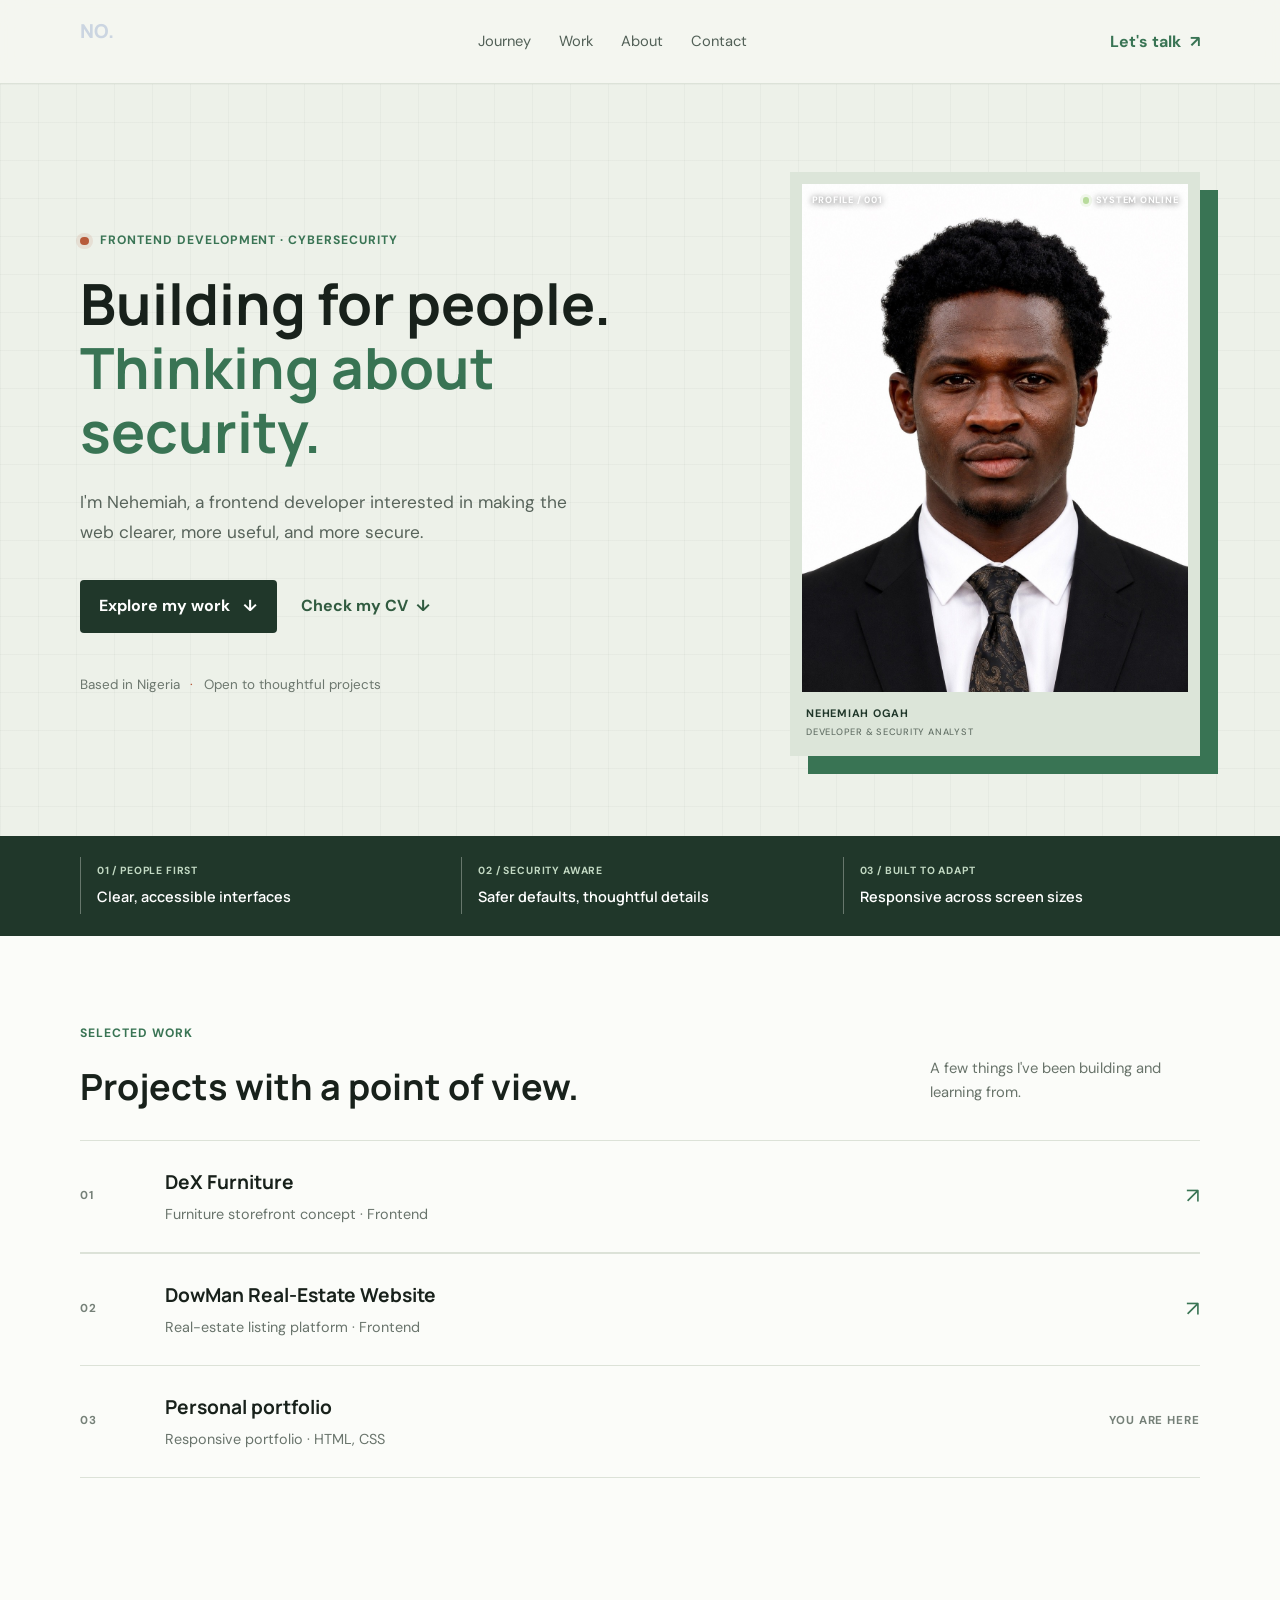
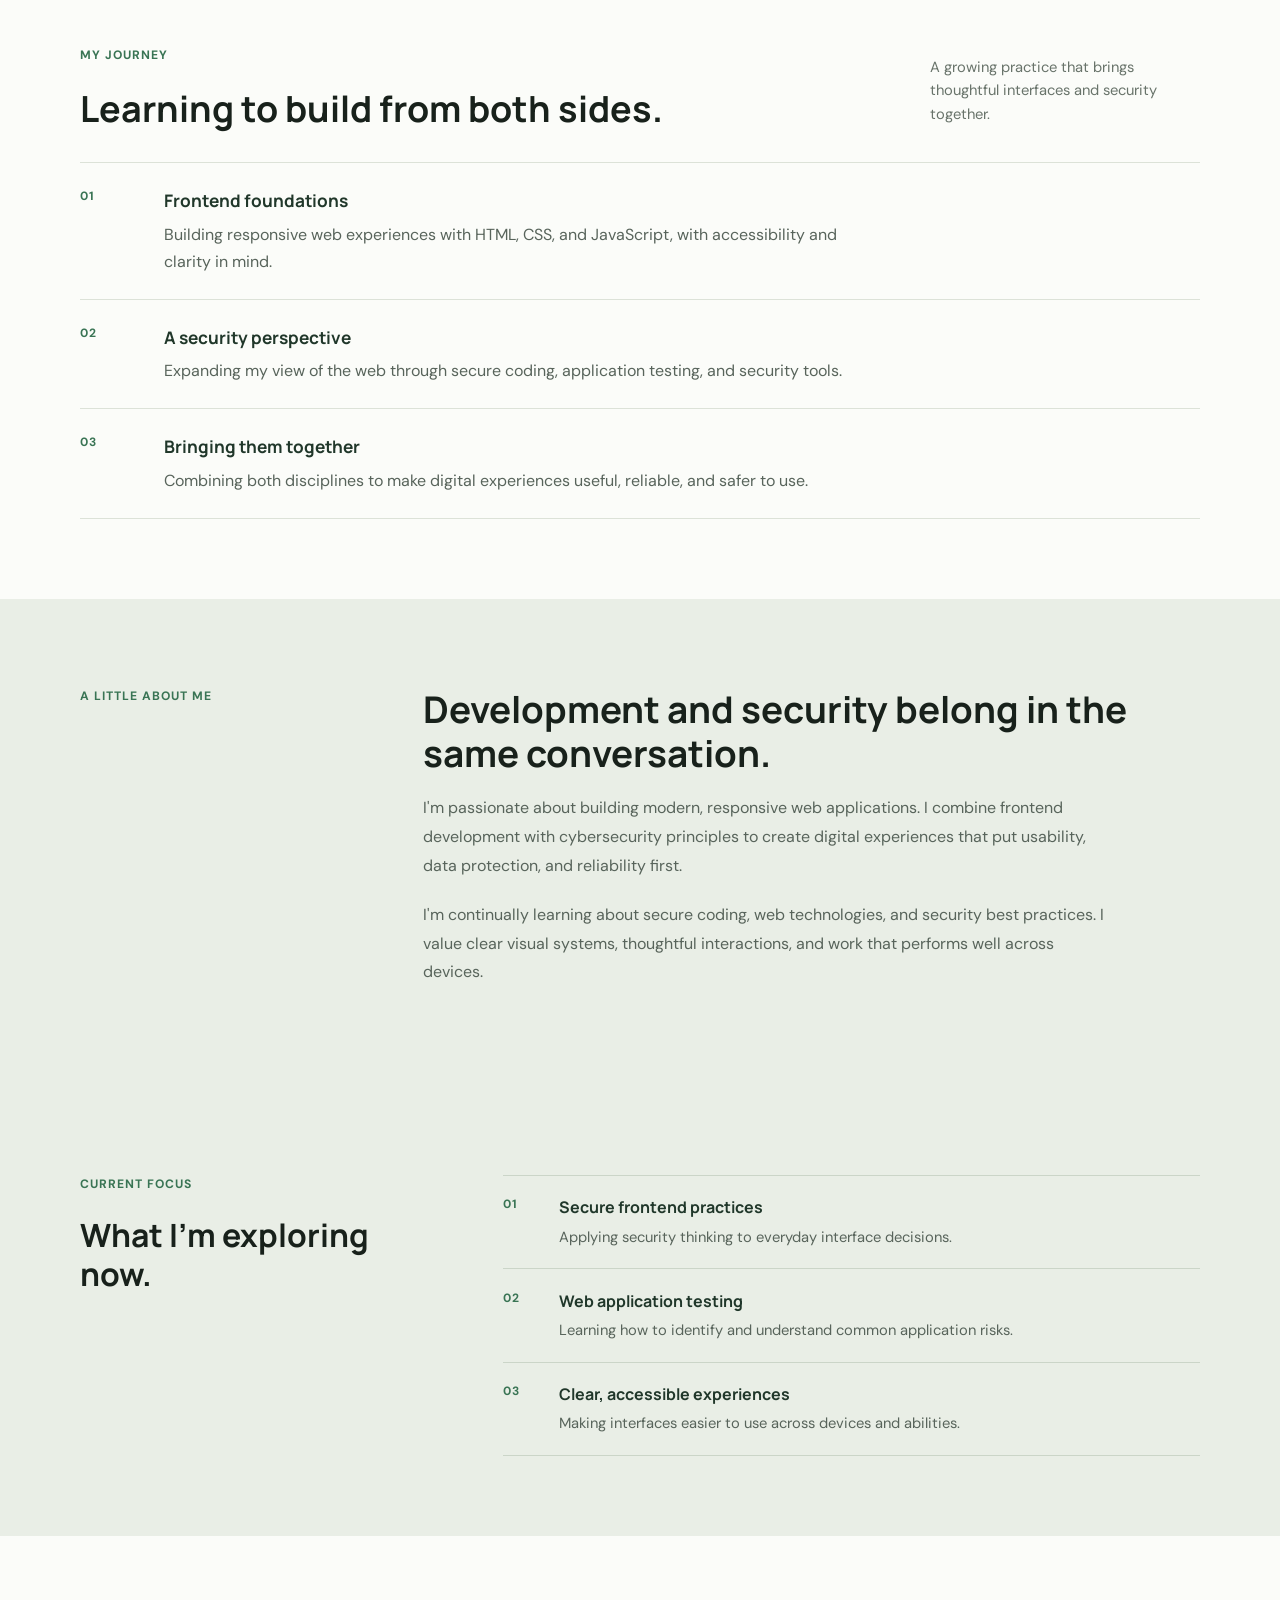
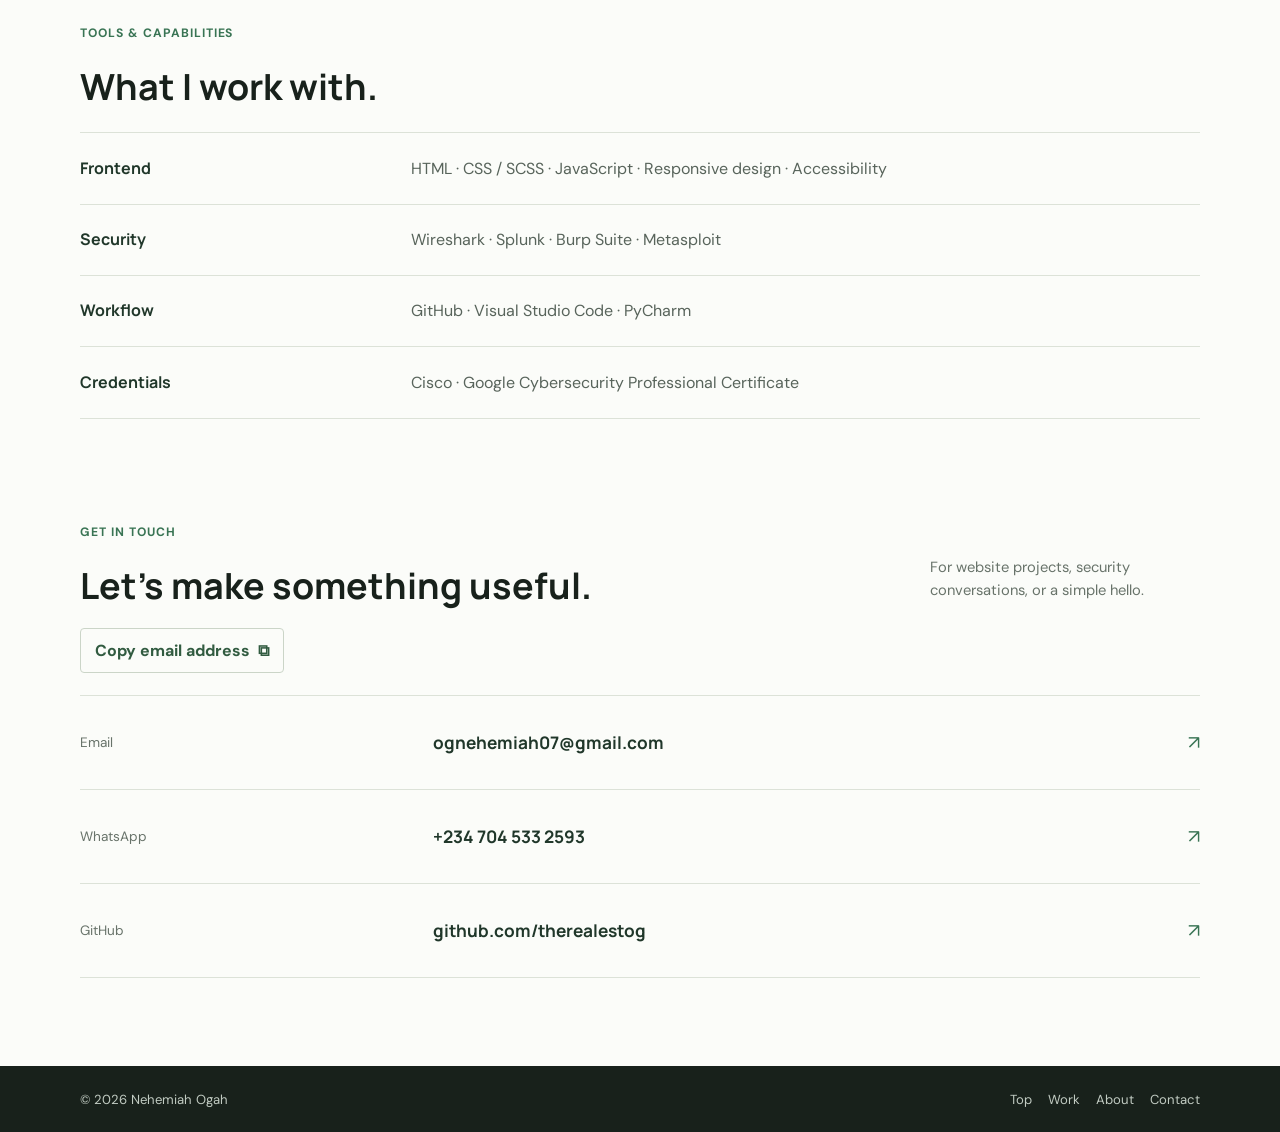
==== index.html @ c43006f1 "first commit" ====
<!DOCTYPE html>
<html lang="en">
<head>
  <meta charset="UTF-8" />
  <meta name="viewport" content="width=device-width, initial-scale=1.0" />
  <meta name="theme-color" content="#f4f6f0" />
  <meta name="description" content="Nehemiah Ogah is a frontend developer with a focus on secure, thoughtful digital experiences." />
  <title>Nehemiah Ogah | Frontend Developer</title>
  <link rel="preconnect" href="https://fonts.googleapis.com" />
  <link rel="preconnect" href="https://fonts.gstatic.com" crossorigin />
  <link href="https://fonts.googleapis.com/css2?family=DM+Sans:wght@400;500;600;700&family=Manrope:wght@400;500;600;700;800&display=swap" rel="stylesheet" />
  <link rel="stylesheet" href="style.css" />
</head>
<body>
  <header class="site-header">
    <div class="topbar container">
      <a class="brand" href="#home" aria-label="Nehemiah Ogah, home"><p>NO.</p></a>
      <nav class="main-nav" aria-label="Main navigation">
        <a href="#journey">Journey</a>
        <a href="#work">Work</a>
        <a href="#about">About</a>
        <a href="#contact">Contact</a>
      </nav>
      <a class="header-cta" href="#contact">Let's talk <span aria-hidden="true">↗</span></a>
    </div>
  </header>

  <main>
    <section class="intro-section" id="home">
      <div class="container intro-grid">
        <div class="intro-copy">
          <p class="section-kicker"><span class="status-dot"></span> Frontend development · Cybersecurity</p>
          <h1>Building for people.<br /><span>Thinking about security.</span></h1>
          <p class="intro-summary">I'm Nehemiah, a frontend developer interested in making the web clearer, more useful, and more secure.</p>
          <div class="intro-actions">
            <a class="button button-dark" href="#work">Explore my work <span aria-hidden="true">↓</span></a>
            <a class="text-link" href="#about">Check my CV <span aria-hidden="true">↓</span></a>
          </div>
          <p class="intro-location">Based in Nigeria <span aria-hidden="true">·</span> Open to thoughtful projects</p>
        </div>
        <figure class="portrait-frame">
          <img src="mainimage.jpg" alt="Portrait of Nehemiah Ogah" class="portrait-image" />
          <div class="portrait-readout" aria-hidden="true"><span>PROFILE / 001</span><span><i></i> SYSTEM ONLINE</span></div>
          <figcaption><span>NEHEMIAH OGAH</span><span>DEVELOPER &amp; SECURITY ANALYST</span></figcaption>
        </figure>
      </div>
    </section>

    <section class="principles-band" aria-label="Build principles">
      <div class="container principles-grid">
        <div class="principle-item"><span>01 / PEOPLE FIRST</span><strong>Clear, accessible interfaces</strong></div>
        <div class="principle-item"><span>02 / SECURITY AWARE</span><strong>Safer defaults, thoughtful details</strong></div>
        <div class="principle-item"><span>03 / BUILT TO ADAPT</span><strong>Responsive across screen sizes</strong></div>
      </div>
    </section>

    <section class="work-section" id="work">
      <div class="container">
        <div class="section-heading">
          <div>
            <p class="section-kicker">Selected work</p>
            <h2>Projects with a point of view.</h2>
          </div>
          <p class="section-aside">A few things I've been building and learning from.</p>
        </div>
        <div class="work-list">
          <a class="work-item" href="https://therealestog.github.io/dex-luxury-furniture/">
            <span class="work-number">01</span>
            <span class="work-description"><strong>DeX Furniture</strong><span>Furniture storefront concept · Frontend</span></span>
            <span class="work-arrow" aria-label="Open DeX Furniture project">↗</span>
          </a>
        <div class="work-list">
          <a class="work-item" href="https://therealestog.github.io/DowMan-Properties/">
            <span class="work-number">02</span>
            <span class="work-description"><strong>DowMan Real-Estate Website</strong><span>Real-estate listing platform · Frontend</span></span>
            <span class="work-arrow" aria-label="Open DowMan Real-Estate Website project">↗</span>
          </a>
          <div class="work-item work-item-static">
            <span class="work-number">03</span>
            <span class="work-description"><strong>Personal portfolio</strong><span>Responsive portfolio · HTML, CSS</span></span>
            <span class="work-note">YOU ARE HERE</span>
          </div>
        </div>
      </div>
    </section>

    <section class="journey-section" id="journey" aria-labelledby="journey-title">
      <div class="container">
        <div class="section-heading">
          <div><p class="section-kicker">My Journey</p><h2 id="journey-title">Learning to build from both sides.</h2></div>
          <p class="section-aside">A growing practice that brings thoughtful interfaces and security together.</p>
        </div>
        <div class="journey-list">
          <article class="journey-step"><span class="journey-number">01</span><div><h3>Frontend foundations</h3><p>Building responsive web experiences with HTML, CSS, and JavaScript, with accessibility and clarity in mind.</p></div></article>
          <article class="journey-step"><span class="journey-number">02</span><div><h3>A security perspective</h3><p>Expanding my view of the web through secure coding, application testing, and security tools.</p></div></article>
          <article class="journey-step"><span class="journey-number">03</span><div><h3>Bringing them together</h3><p>Combining both disciplines to make digital experiences useful, reliable, and safer to use.</p></div></article>
        </div>
      </div>
    </section>

    <section class="approach-section" id="about">
      <div class="container approach-grid">
        <p class="section-kicker">A little about me</p>
        <div>
          <h2>Development and security belong in the same conversation.</h2>
          <p>I'm passionate about building modern, responsive web applications. I combine frontend development with cybersecurity principles to create digital experiences that put usability, data protection, and reliability first.</p>
          <p>I'm continually learning about secure coding, web technologies, and security best practices. I value clear visual systems, thoughtful interactions, and work that performs well across devices.</p>
        </div>
      </div>
    </section>

    <section class="focus-section" aria-labelledby="focus-title">
      <div class="container focus-layout">
        <div><p class="section-kicker">Current Focus</p><h2 id="focus-title">What I'm exploring now.</h2></div>
        <div class="focus-list">
          <div class="focus-item"><span>01</span><p><strong>Secure frontend practices</strong><span>Applying security thinking to everyday interface decisions.</span></p></div>
          <div class="focus-item"><span>02</span><p><strong>Web application testing</strong><span>Learning how to identify and understand common application risks.</span></p></div>
          <div class="focus-item"><span>03</span><p><strong>Clear, accessible experiences</strong><span>Making interfaces easier to use across devices and abilities.</span></p></div>
        </div>
      </div>
    </section>

    <section class="capabilities-section" aria-labelledby="capabilities-title">
      <div class="container">
        <div class="section-heading">
          <div><p class="section-kicker">Tools &amp; capabilities</p><h2 id="capabilities-title">What I work with.</h2></div>
        </div>
        <div class="capability-list">
          <div class="capability-row"><h3>Frontend</h3><p>HTML · CSS / SCSS · JavaScript · Responsive design · Accessibility</p></div>
          <div class="capability-row"><h3>Security</h3><p>Wireshark · Splunk · Burp Suite · Metasploit</p></div>
          <div class="capability-row"><h3>Workflow</h3><p>GitHub · Visual Studio Code · PyCharm</p></div>
          <div class="capability-row"><h3>Credentials</h3><p>Cisco · Google Cybersecurity Professional Certificate </p></div>
        </div>
      </div>
    </section>

    <section class="contact-options" id="contact">
      <div class="container">
        <div class="section-heading">
          <div><p class="section-kicker">Get in touch</p><h2>Let's make something useful.</h2></div>
          <p class="section-aside">For website projects, security conversations, or a simple hello.</p>
        </div>
        <div class="copy-email-wrap"><button class="copy-email" type="button" data-copy-email="ognehemiah07@gmail.com">Copy email address <span aria-hidden="true">⧉</span></button><span class="copy-email-status" aria-live="polite"></span></div>
        <div class="contact-options-inner">
          <a class="contact-option" href="mailto:ognehemiah07@gmail.com"><span class="contact-option-label">Email</span><strong>ognehemiah07@gmail.com</strong><span class="contact-option-arrow" aria-hidden="true">↗</span></a>
          <a class="contact-option" href="https://wa.me/2347045332593" target="_blank" rel="noopener noreferrer"><span class="contact-option-label">WhatsApp</span><strong>+234 704 533 2593</strong><span class="contact-option-arrow" aria-hidden="true">↗</span></a>
          <a class="contact-option" href="https://github.com/therealestog" target="_blank" rel="noopener noreferrer"><span class="contact-option-label">GitHub</span><strong>github.com/therealestog</strong><span class="contact-option-arrow" aria-hidden="true">↗</span></a>
        </div>
      </div>
    </section>
  </main>

  <footer class="site-footer">
    <div class="container footer-grid">
      <p>© 2026 Nehemiah Ogah</p>
      <div class="footer-links"><a href="#home">Top</a><a href="#work">Work</a><a href="#about">About</a><a href="#contact">Contact</a></div>
    </div>
  </footer>
  <script src="app.js" defer></script>
</body>
</html>
---- style.css ----
:root {
  color-scheme: light;
  font-family: "DM Sans", sans-serif;
  color: #18211b;
  background: #f4f6f0;
  font-size: 16px;
  line-height: 1.6;
}

* {
  box-sizing: border-box;
}

html {
  scroll-behavior: smooth;
}

body {
  margin: 0;
  background: #f4f6f0;
  color: #18211b;
}

img {
  max-width: 100%;
  display: block;
}

button,
input,
textarea {
  font: inherit;
}

.container {
  width: min(1120px, calc(100% - 2rem));
  margin: 0 auto;
}

.section {
  padding: 5rem 0;
}

.section-label {
  color: #7dd3fc;
  font-weight: 700;
  text-transform: uppercase;
  letter-spacing: 0.2em;
  margin-bottom: 1rem;
}

h1,
h2,
h3 {
  margin: 0;
  color: #f8fafc;
}

p {
  margin: 0 0 1.25rem;
  color: #cbd5e1;
}

a {
  color: inherit;
  text-decoration: none;
}

.site-header {
  position: sticky;
  top: 0;
  z-index: 50;
  background: rgba(3, 7, 18, 0.88);
  backdrop-filter: blur(14px);
  border-bottom: 1px solid rgba(148, 163, 184, 0.12);
}

.topbar {
  display: flex;
  align-items: center;
  justify-content: space-between;
  gap: 1rem;
  padding: 1rem 0;
}

.brand {
  font-weight: 800;
  letter-spacing: -0.04em;
}

.main-nav {
  display: flex;
  align-items: center;
  gap: 1.75rem;
}

.main-nav a {
  color: #dbeafe;
  transition: color 0.2s ease;
}

.main-nav a:hover,
.main-nav a:focus-visible {
  border-bottom: 3px solid;
  color: #7dd3fc;
}

.menu-toggle {
  display: none;
  border: none;
  background: transparent;
  padding: 0.5rem;
  cursor: pointer;
}

.menu-toggle span {
  display: block;
  width: 24px;
  height: 3px;
  margin: 5px 0;
  border-radius: 999px;
  background: #e2e8f0;
}

.hero {
  padding: 6rem 0 4rem;
  background: radial-gradient(circle at top left, rgba(59, 130, 246, 0.16), transparent 30%),
    radial-gradient(circle at bottom right, rgba(56, 189, 248, 0.12), transparent 25%),
    linear-gradient(180deg, #020617 0%, #08111f 100%);
}

.hero-grid {
  display: grid;
  grid-template-columns: minmax(0, 1.3fr) minmax(300px, 0.9fr);
  gap: 2rem;
  align-items: center;
}

.eyebrow {
  font-size: 0.85rem;
  letter-spacing: 0.24em;
  text-transform: uppercase;
  margin-bottom: 1rem;
  color: #7dd3fc;
}

.card-image{
  width: 100%;
  height: auto;
  border-radius: 12px;
  object-fit: cover;
}

.hero h1 {
  font-size: clamp(2.5rem, 4vw, 4.25rem);
  line-height: 1.03;
  padding-bottom: 5px;
}

.hero p {
  max-width: 44rem;
}

.hero-actions {
  display: flex;
  flex-wrap: wrap;
  gap: 1rem;
  margin-top: 2rem;
}

.btn {
  display: inline-flex;
  align-items: center;
  justify-content: center;
  border-radius: 999px;
  padding: 0.95rem 1.8rem;
  font-weight: 700;
  transition: transform 0.25s ease, background-color 0.25s ease;
}

.btn:hover {
  transform: translateY(-2px);
}

.btn-primary {
  background: #38bdf8;
  color: #020617;
}

.btn-secondary {
  background: rgba(148, 163, 184, 0.16);
  color: #e2e8f0;
  border: 1px solid rgba(148, 163, 184, 0.32);
}

.hero-card {
  background: rgba(255, 255, 255, 0.03);
  border: 1px solid rgba(148, 163, 184, 0.12);
  border-radius: 1.75rem;
  padding: 2rem;
  backdrop-filter: blur(16px);
}

.hero-card-inner p {
  font-weight: 600;
  margin-bottom: 1.5rem;
}

.hero-card-inner ul {
  list-style: none;
  padding: 0;
  margin: 0;
  display: grid;
  gap: 1rem;
}

.hero-card-inner li {
  display: flex;
  justify-content: space-between;
  gap: 1rem;
  padding: 1rem 1.25rem;
  background: rgba(148, 163, 184, 0.08);
  border-radius: 1rem;
}

.hero-card-inner strong {
  color: #f8fafc;
}

.section-grid {
  display: grid;
  grid-template-columns: 1.2fr 0.8fr;
  gap: 2rem;
  align-items: start;
}

.stat-card {
  background: rgba(148, 163, 184, 0.08);
  border: 1px solid rgba(148, 163, 184, 0.12);
  border-radius: 1.25rem;
  padding: 1.5rem;
  text-align: center;
}

.stat-card strong {
  display: block;
  font-size: 2rem;
  margin-bottom: 0.5rem;
  color: #f8fafc;
}

.projects-grid {
  display: grid;
  grid-template-columns: repeat(3, minmax(0, 1fr));
  gap: 1.5rem;
  margin-top: 2rem;
}

.project-card {
  background: rgba(255, 255, 255, 0.02);
  border: 1px solid rgba(148, 163, 184, 0.12);
  border-radius: 1.5rem;
  overflow: hidden;
  transition: transform 0.25s ease, border-color 0.25s ease;
}

.project-card:hover {
  transform: translateY(-6px);
  border-color: rgba(59, 130, 246, 0.28);
}

.project-card-image {
  min-height: 180px;
  background: linear-gradient(135deg, rgba(59, 130, 246, 0.3), rgba(14, 165, 233, 0.16));
}

.project-card-body {
  padding: 1.5rem;
}

.project-tag {
  display: inline-flex;
  gap: 0.5rem;
  align-items: center;
  background: rgba(59, 130, 246, 0.12);
  color: #7dd3fc;
  padding: 0.45rem 0.85rem;
  border-radius: 999px;
  font-size: 0.9rem;
  margin-bottom: 1rem;
}

.skills-grid {
  display: grid;
  grid-template-columns: repeat(3, minmax(0, 1fr));
  gap: 1rem;
  margin-top: 1rem;
}

.skill-pill {
  padding: 1rem;
  background: rgba(148, 163, 184, 0.08);
  border: 1px solid rgba(148, 163, 184, 0.12);
  border-radius: 1rem;
  text-align: center;
  font-weight: 600;
}

.contact-grid {
  display: grid;
  grid-template-columns: 0.95fr 1.05fr;
  gap: 2rem;
  align-items: start;
}

.contact-form {
  display: grid;
  gap: 1rem;
}

.contact-form label {
  font-weight: 600;
  color: #e2e8f0;
}

.contact-form input,
.contact-form textarea {
  width: 100%;
  padding: 1rem;
  border-radius: 1rem;
  border: 1px solid rgba(148, 163, 184, 0.12);
  background: rgba(15, 23, 42, 0.92);
  color: #f8fafc;
}

.contact-form textarea {
  resize: vertical;
}

.site-footer {
  padding: 2rem 0;
  background: rgba(3, 7, 18, 0.95);
  border-top: 1px solid rgba(148, 163, 184, 0.12);
}

.footer-grid {
  display: flex;
  flex-wrap: wrap;
  justify-content: space-between;
  gap: 1rem;
  align-items: center;
}

.footer-links {
  display: flex;
  flex-wrap: wrap;
  gap: 1rem;
}

.footer-links a {
  color: #cbd5e1;
}

.site-header {
  background: rgba(244, 246, 240, 0.94);
  border-bottom-color: #dce2d8;
  backdrop-filter: blur(16px);
}

.topbar {
  min-height: 76px;
}

.brand {
  display: inline-flex;
  align-items: center;
  font-family: "Manrope", sans-serif;
  font-size: 1.2rem;
  letter-spacing: 0;
  color: #18211b;
}

.brand img {
  display: block;
  width: 44px;
  height: 44px;
  border: 1px solid #dce2d8;
  border-radius: 3px;
  object-fit: contain;
  background: #fbfcf9;
}

.brand span {
  color: #397454;
}

.main-nav a {
  padding: 0.55rem 0;
  color: #526057;
  font-size: 0.92rem;
}

.main-nav a:hover,
.main-nav a:focus-visible,
.main-nav a[aria-current="page"] {
  border-bottom: 2px solid #397454;
  color: #18211b;
}

.header-cta,
.text-link {
  display: inline-flex;
  align-items: center;
  gap: 0.55rem;
  font-weight: 700;
}

.header-cta {
  color: #397454;
}

.intro-section {
  position: relative;
  overflow: hidden;
  padding: 5.5rem 0 5rem;
  background-color: #edf1e9;
  background-image: linear-gradient(rgba(37, 78, 53, 0.035) 1px, transparent 1px), linear-gradient(90deg, rgba(37, 78, 53, 0.035) 1px, transparent 1px);
  background-size: 38px 38px;
}

.intro-grid {
  display: grid;
  grid-template-columns: minmax(0, 1.05fr) minmax(280px, 0.75fr);
  gap: clamp(3rem, 7vw, 7rem);
  align-items: center;
}

.intro-copy {
  padding: 1rem 0;
}

.section-kicker {
  display: flex;
  align-items: center;
  gap: 0.7rem;
  margin: 0 0 1.35rem;
  color: #397454;
  font-size: 0.76rem;
  font-weight: 700;
  letter-spacing: 0.08em;
  text-transform: uppercase;
}

.status-dot {
  width: 0.55rem;
  height: 0.55rem;
  border-radius: 50%;
  background: #b75a3a;
  box-shadow: 0 0 0 4px rgba(183, 90, 58, 0.12);
}

.intro-copy h1,
.page-intro h1 {
  max-width: 760px;
  color: #18211b;
  font-family: "Manrope", sans-serif;
  font-size: 3.55rem;
  font-weight: 700;
  line-height: 1.12;
}

.intro-copy h1 span,
.page-intro h1 span {
  color: #397454;
}

.intro-summary {
  max-width: 32rem;
  margin: 1.5rem 0 0;
  color: #58645b;
  font-size: 1.08rem;
  line-height: 1.75;
}

.intro-actions {
  display: flex;
  flex-wrap: wrap;
  align-items: center;
  gap: 1.5rem;
  margin-top: 2rem;
}

.button {
  display: inline-flex;
  min-height: 48px;
  align-items: center;
  justify-content: center;
  gap: 0.8rem;
  padding: 0.8rem 1.15rem;
  border: 1px solid transparent;
  border-radius: 4px;
  font-weight: 700;
  transition: background-color 180ms ease, color 180ms ease, transform 180ms ease;
}

.button:hover {
  transform: translateY(-2px);
}

.button-dark {
  background: #20372a;
  color: #fff;
}

.button-dark:hover {
  background: #315b40;
}

.text-link {
  color: #315b40;
}

.text-link:hover,
.header-cta:hover {
  color: #a14e33;
}

.intro-location {
  margin: 2.6rem 0 0;
  color: #6c776e;
  font-size: 0.84rem;
}

.intro-location span {
  padding: 0 0.4rem;
  color: #b75a3a;
}

.portrait-frame {
  position: relative;
  width: min(100%, 410px);
  justify-self: end;
  margin: 0;
  padding: 0.75rem 0.75rem 0;
  background: #dce5d9;
  box-shadow: 18px 18px 0 #397454;
}

.portrait-image {
  width: 100%;
  aspect-ratio: 0.76;
  object-fit: cover;
  object-position: center 20%;
  background: #fff;
}

.portrait-frame figcaption {
  display: flex;
  flex-direction: column;
  gap: 0.18rem;
  padding: 0.85rem 0.25rem 0.95rem;
  color: #20372a;
  font-size: 0.68rem;
  font-weight: 700;
  letter-spacing: 0.07em;
}

.portrait-frame figcaption span + span {
  color: #657268;
  font-size: 0.58rem;
  font-weight: 500;
}

.portrait-readout {
  position: absolute;
  top: 1.35rem;
  right: 1.35rem;
  left: 1.35rem;
  display: flex;
  justify-content: space-between;
  gap: 0.5rem;
  color: #fff;
  font-family: "DM Sans", sans-serif;
  font-size: 0.58rem;
  font-weight: 700;
  letter-spacing: 0.08em;
  text-shadow: 0 1px 6px rgba(0, 0, 0, 0.75);
}

.portrait-readout span:last-child {
  display: inline-flex;
  align-items: center;
  gap: 0.4rem;
}

.portrait-readout i {
  width: 0.42rem;
  height: 0.42rem;
  border-radius: 50%;
  background: #b8db9c;
  box-shadow: 0 0 0 3px rgba(184, 219, 156, 0.2);
}

.principles-band {
  padding: 1.35rem 0;
  background: #20372a;
  color: #fff;
}

.principles-grid {
  display: grid;
  grid-template-columns: repeat(3, minmax(0, 1fr));
  gap: 1.5rem;
}

.principle-item {
  display: grid;
  gap: 0.3rem;
  padding: 0.4rem 1rem;
  border-left: 1px solid rgba(237, 241, 233, 0.35);
}

.principle-item span {
  color: #c2d9c3;
  font-size: 0.65rem;
  font-weight: 700;
  letter-spacing: 0.08em;
}

.principle-item strong {
  font-family: "Manrope", sans-serif;
  font-size: 0.9rem;
  font-weight: 600;
}

.work-section,
.capabilities-section {
  padding: 5.5rem 0;
  background: #fbfcf9;
}

.section-heading {
  display: flex;
  align-items: end;
  justify-content: space-between;
  gap: 2rem;
  margin-bottom: 2rem;
}

.section-heading h2,
.approach-grid h2,
.contact-band h2 {
  max-width: 660px;
  color: #18211b;
  font-family: "Manrope", sans-serif;
  font-size: 2.25rem;
  font-weight: 700;
  line-height: 1.2;
}

.section-aside {
  max-width: 270px;
  margin: 0 0 0.25rem;
  color: #68736a;
  font-size: 0.92rem;
}

.work-list {
  border-top: 1px solid #dce2d8;
}

.work-item {
  display: grid;
  grid-template-columns: 4rem 1fr auto;
  gap: 1.3rem;
  align-items: center;
  min-height: 112px;
  border-bottom: 1px solid #dce2d8;
  color: #18211b;
}

a.work-item {
  transition: padding 180ms ease, background-color 180ms ease;
}

a.work-item:hover {
  padding-right: 0.75rem;
  padding-left: 0.75rem;
  background: #f3f6f0;
}

.work-number,
.work-note {
  color: #758078;
  font-size: 0.72rem;
  font-weight: 700;
  letter-spacing: 0.08em;
}

.work-description {
  display: grid;
  gap: 0.35rem;
}

.work-description strong {
  font-family: "Manrope", sans-serif;
  font-size: 1.2rem;
}

.work-description span {
  color: #69746c;
  font-size: 0.9rem;
}

.work-arrow {
  color: #397454;
  font-size: 1.35rem;
}

.approach-section,
.about-story {
  padding: 5.5rem 0;
  background: #e9eee6;
}

.journey-section {
  padding: 5rem 0;
  background: #fbfcf9;
}

.journey-list {
  border-top: 1px solid #dce2d8;
}

.journey-step {
  display: grid;
  grid-template-columns: 4rem minmax(0, 1fr);
  gap: 1.25rem;
  padding: 1.5rem 0;
  border-bottom: 1px solid #dce2d8;
}

.journey-number,
.focus-item > span {
  color: #397454;
  font-size: 0.75rem;
  font-weight: 700;
  letter-spacing: 0.08em;
}

.journey-step h3 {
  margin: 0 0 0.35rem;
  color: #20372a;
  font-family: "Manrope", sans-serif;
  font-size: 1.08rem;
}

.journey-step p {
  max-width: 680px;
  margin: 0;
  color: #58645b;
  line-height: 1.7;
}

.focus-section {
  padding: 5rem 0;
  background: #e9eee6;
}

.focus-layout {
  display: grid;
  grid-template-columns: minmax(210px, 0.7fr) minmax(0, 1.3fr);
  gap: 3rem;
  align-items: start;
}

.focus-layout h2 {
  max-width: 360px;
  color: #18211b;
  font-family: "Manrope", sans-serif;
  font-size: 2rem;
  line-height: 1.2;
}

.focus-list {
  border-top: 1px solid #cbd5c8;
}

.focus-item {
  display: grid;
  grid-template-columns: 2.5rem minmax(0, 1fr);
  gap: 1rem;
  padding: 1.2rem 0;
  border-bottom: 1px solid #cbd5c8;
}

.focus-item p {
  display: grid;
  gap: 0.3rem;
  margin: 0;
}

.focus-item strong {
  color: #20372a;
  font-family: "Manrope", sans-serif;
}

.focus-item p span {
  color: #58645b;
  font-size: 0.92rem;
}

.approach-grid {
  display: grid;
  grid-template-columns: minmax(170px, 0.55fr) minmax(0, 1.45fr);
  gap: 3rem;
  align-items: start;
}

.approach-grid h2 {
  max-width: 720px;
  margin-bottom: 1.2rem;
  font-size: 2.3rem;
}

.approach-grid > div > p:not(.section-kicker) {
  max-width: 690px;
  margin: 0 0 1.25rem;
  color: #58645b;
  line-height: 1.8;
}

.approach-grid .text-link {
  margin-top: 0.5rem;
}

.contact-band {
  padding: 3.5rem 0;
  background: #20372a;
}

.contact-band-inner {
  display: flex;
  align-items: center;
  justify-content: space-between;
  gap: 2rem;
}

.contact-band .section-kicker {
  margin-bottom: 0.6rem;
  color: #c2d9c3;
}

.contact-band h2 {
  color: #fff;
}

.button-light {
  background: #edf1e9;
  color: #20372a;
}

.button-light:hover {
  background: #fff;
}

.site-footer {
  padding: 1.4rem 0;
  background: #18211b;
  border-top: 0;
}

.footer-grid p {
  margin: 0;
  color: #c1cbc2;
  font-size: 0.82rem;
}

.footer-links a {
  color: #c1cbc2;
  font-size: 0.82rem;
}

.footer-links a:hover {
  color: #fff;
}

.page-intro {
  padding: 6rem 0 5rem;
  background: #edf1e9;
  background-image: linear-gradient(rgba(37, 78, 53, 0.035) 1px, transparent 1px), linear-gradient(90deg, rgba(37, 78, 53, 0.035) 1px, transparent 1px);
  background-size: 38px 38px;
}

.page-intro h1 {
  font-size: 3.4rem;
}

.page-lede {
  max-width: 620px;
  margin: 1.4rem 0 0;
  color: #58645b;
  font-size: 1.05rem;
  line-height: 1.75;
}

.capabilities-section .section-heading {
  margin-bottom: 1.5rem;
}

.capability-list {
  border-top: 1px solid #dce2d8;
}

.capability-row {
  display: grid;
  grid-template-columns: minmax(150px, 0.55fr) minmax(0, 1.45fr);
  gap: 2rem;
  padding: 1.4rem 0;
  border-bottom: 1px solid #dce2d8;
}

.capability-row h3 {
  color: #20372a;
  font-family: "Manrope", sans-serif;
  font-size: 1rem;
}

.capability-row p {
  margin: 0;
  color: #58645b;
}

.contact-intro {
  padding-bottom: 4.5rem;
}

.contact-options {
  padding: 1rem 0 5.5rem;
  background: #fbfcf9;
}

.contact-options-inner {
  border-top: 1px solid #dce2d8;
}

.copy-email-wrap {
  display: flex;
  align-items: center;
  flex-wrap: wrap;
  gap: 0.8rem;
  margin: -0.7rem 0 1.4rem;
}

.copy-email {
  display: inline-flex;
  align-items: center;
  gap: 0.55rem;
  min-height: 42px;
  padding: 0.55rem 0.85rem;
  border: 1px solid #cbd5c8;
  border-radius: 4px;
  background: transparent;
  color: #315b40;
  font-weight: 700;
  cursor: pointer;
  transition: background-color 180ms ease, border-color 180ms ease;
}

.copy-email:hover {
  border-color: #397454;
  background: #f3f6f0;
}

.copy-email:focus-visible {
  outline: 3px solid rgba(57, 116, 84, 0.3);
  outline-offset: 2px;
}

.copy-email-status {
  color: #315b40;
  font-size: 0.85rem;
}

.contact-option {
  display: grid;
  grid-template-columns: minmax(120px, 0.45fr) 1fr auto;
  gap: 1.5rem;
  align-items: center;
  min-height: 94px;
  border-bottom: 1px solid #dce2d8;
}

.contact-option-label {
  color: #68736a;
  font-size: 0.85rem;
}

.contact-option strong {
  color: #20372a;
  font-family: "Manrope", sans-serif;
  font-size: 1.08rem;
  overflow-wrap: anywhere;
}

.contact-option-arrow {
  color: #397454;
  font-size: 1.2rem;
  transition: transform 180ms ease;
}

.contact-option:hover .contact-option-arrow {
  transform: translate(3px, -3px);
}

@media (max-width: 900px) {
  .intro-grid {
    grid-template-columns: minmax(0, 1fr) minmax(240px, 0.8fr);
    gap: 2.5rem;
  }

  .intro-copy h1,
  .page-intro h1 {
    font-size: 3rem;
  }

  .portrait-frame {
    box-shadow: 12px 12px 0 #397454;
  }
}

@media (max-width: 680px) {
  .topbar {
    min-height: 68px;
    flex-wrap: nowrap;
  }

  .main-nav {
    gap: 1rem;
  }

  .main-nav a {
    font-size: 0.82rem;
  }

  .header-cta {
    display: none;
  }

  .intro-section,
  .page-intro {
    padding: 3.5rem 0;
  }

  .intro-grid {
    grid-template-columns: 1fr;
    gap: 2.5rem;
  }

  .principles-grid {
    grid-template-columns: 1fr;
    gap: 0.7rem;
  }

  .principle-item {
    padding: 0.35rem 0.75rem;
  }

  .intro-copy h1,
  .page-intro h1 {
    font-size: 2.55rem;
  }

  .intro-summary {
    font-size: 1rem;
  }

  .portrait-frame {
    width: min(82%, 360px);
    justify-self: center;
  }

  .work-section,
  .capabilities-section,
  .approach-section,
  .about-story {
    padding: 3.75rem 0;
  }

  .section-heading,
  .contact-band-inner {
    align-items: flex-start;
    flex-direction: column;
    gap: 1rem;
  }

  .section-heading h2,
  .approach-grid h2,
  .contact-band h2 {
    font-size: 1.8rem;
  }

  .approach-grid {
    grid-template-columns: 1fr;
    gap: 0.5rem;
  }

  .focus-layout {
    grid-template-columns: 1fr;
    gap: 1.5rem;
  }

  .journey-section,
  .focus-section {
    padding: 3.75rem 0;
  }

  .work-item {
    grid-template-columns: 2.2rem 1fr auto;
    gap: 0.75rem;
    min-height: 100px;
  }

  .work-description strong {
    font-size: 1rem;
  }

  .work-description span {
    font-size: 0.8rem;
  }

  .work-note {
    font-size: 0.58rem;
  }

  .capability-row {
    grid-template-columns: 1fr;
    gap: 0.4rem;
  }

  .contact-band {
    padding: 2.75rem 0;
  }

  .contact-option {
    grid-template-columns: 1fr auto;
    gap: 0.35rem 1rem;
    padding: 1.1rem 0;
  }

  .contact-option-label {
    grid-column: 1;
  }

  .contact-option strong {
    grid-column: 1;
    font-size: 0.96rem;
  }

  .contact-option-arrow {
    grid-column: 2;
    grid-row: 1 / span 2;
  }

  .footer-grid {
    align-items: flex-start;
    flex-direction: column;
  }
}

@media (max-width: 380px) {
  .container {
    width: min(100% - 1.25rem, 1120px);
  }

  .main-nav {
    gap: 0.7rem;
  }

  .main-nav a {
    font-size: 0.76rem;
  }
}

@media (max-width: 900px) {
  .hero-grid,
  .section-grid,
  .projects-grid,
  .skills-grid,
  .contact-grid {
    grid-template-columns: 1fr;
  }

  .topbar {
    flex-wrap: wrap;
  }
}
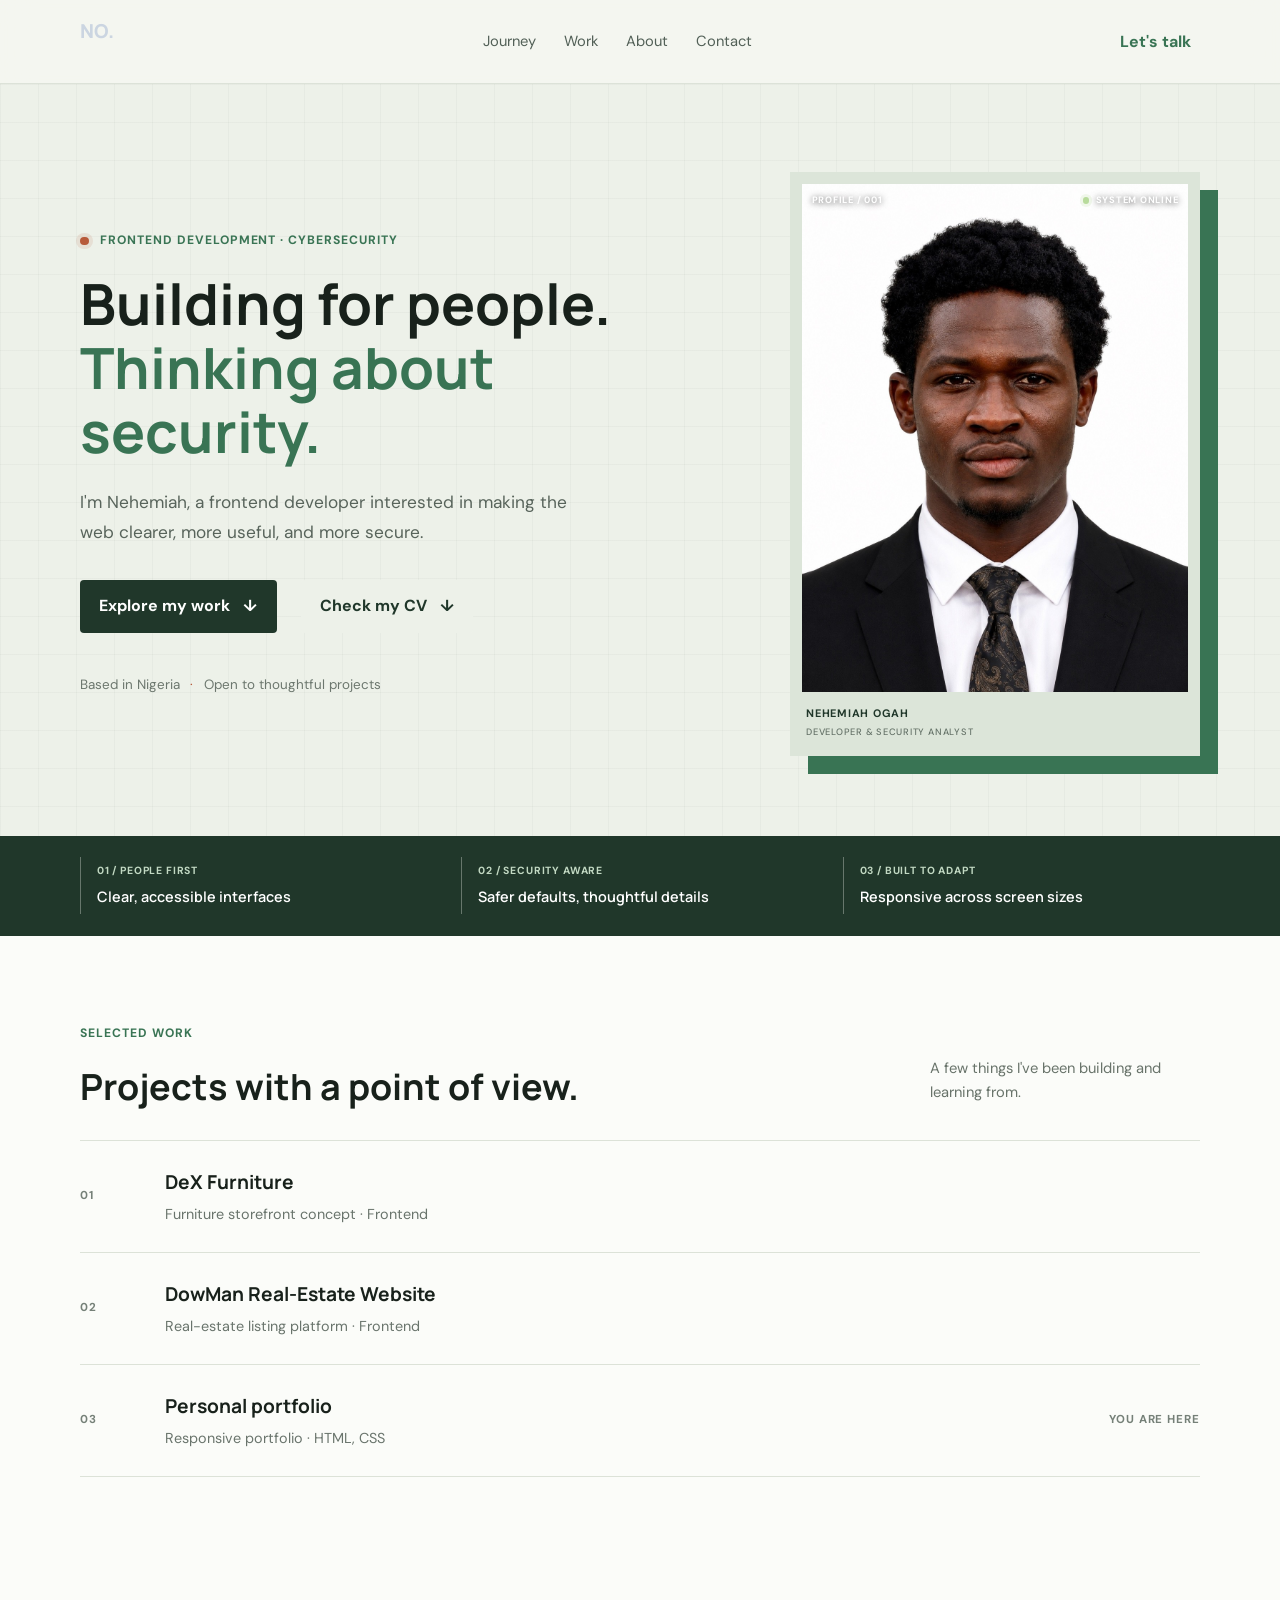
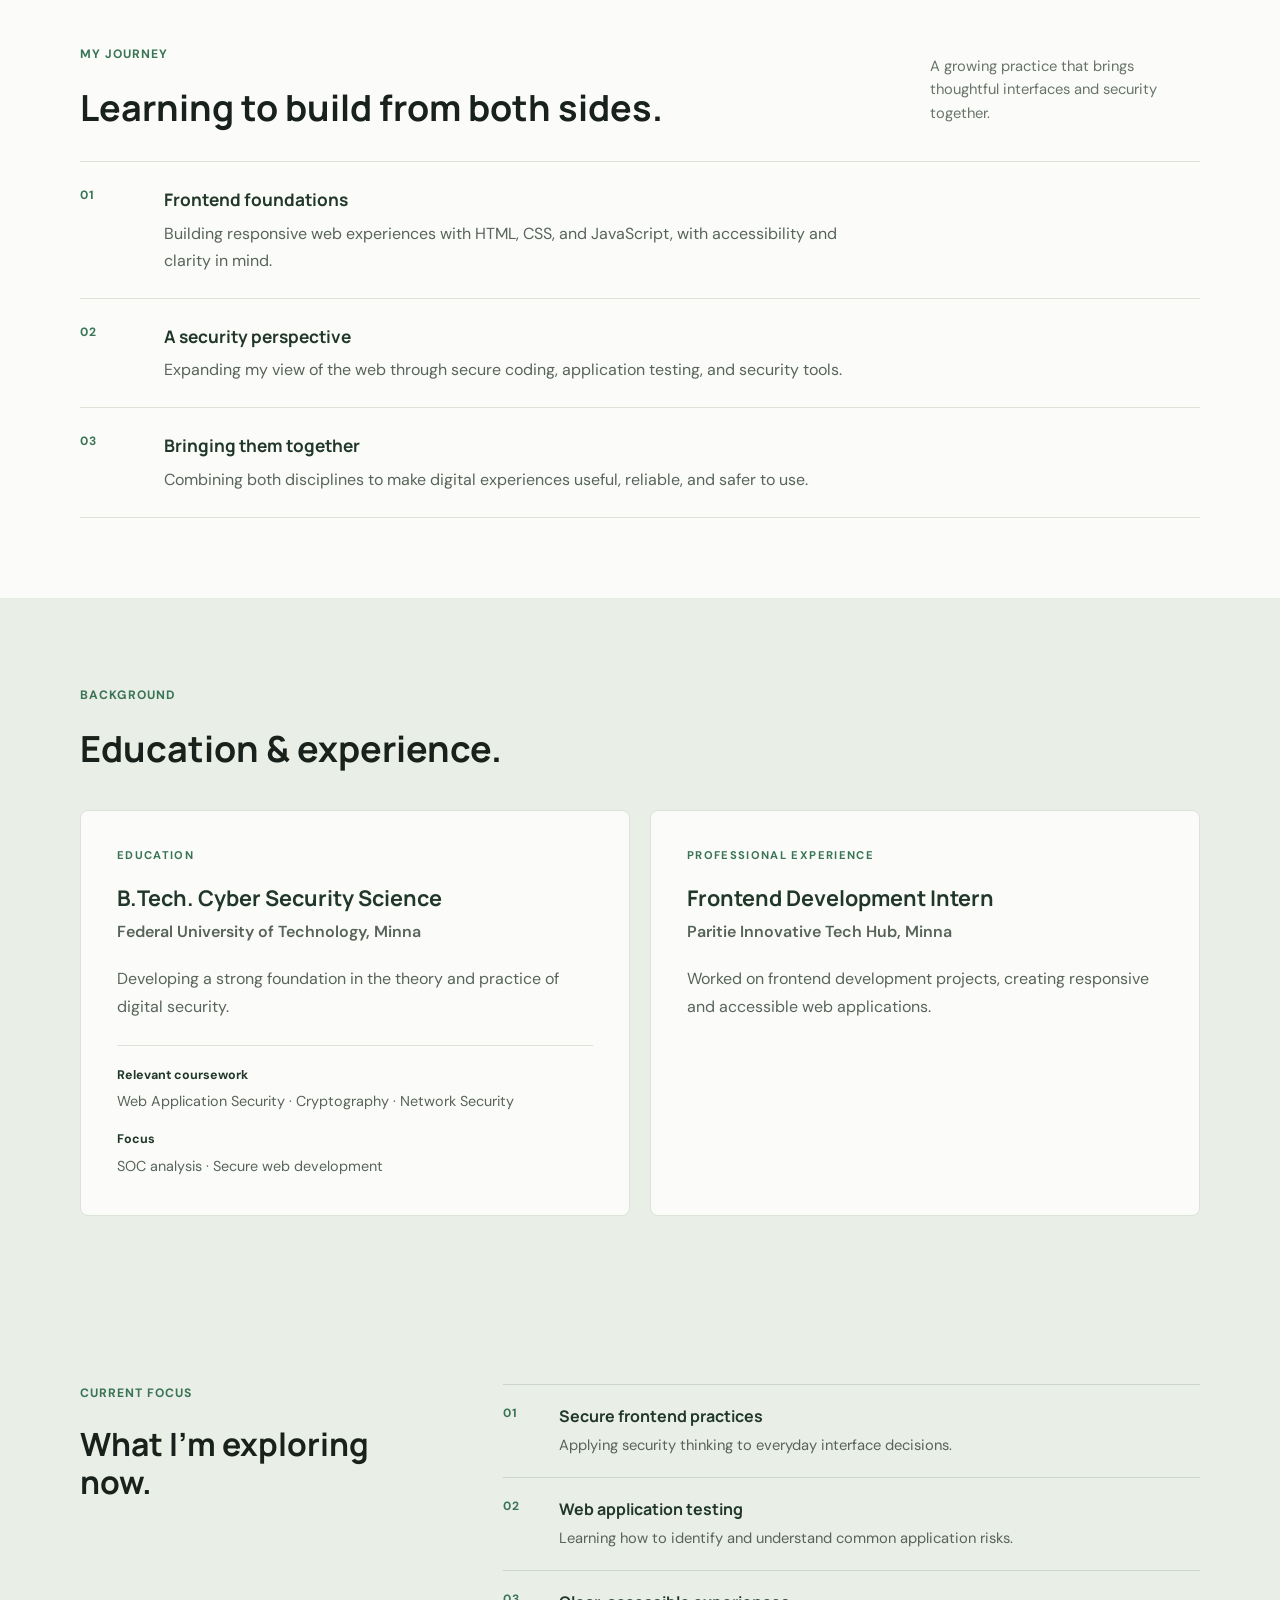
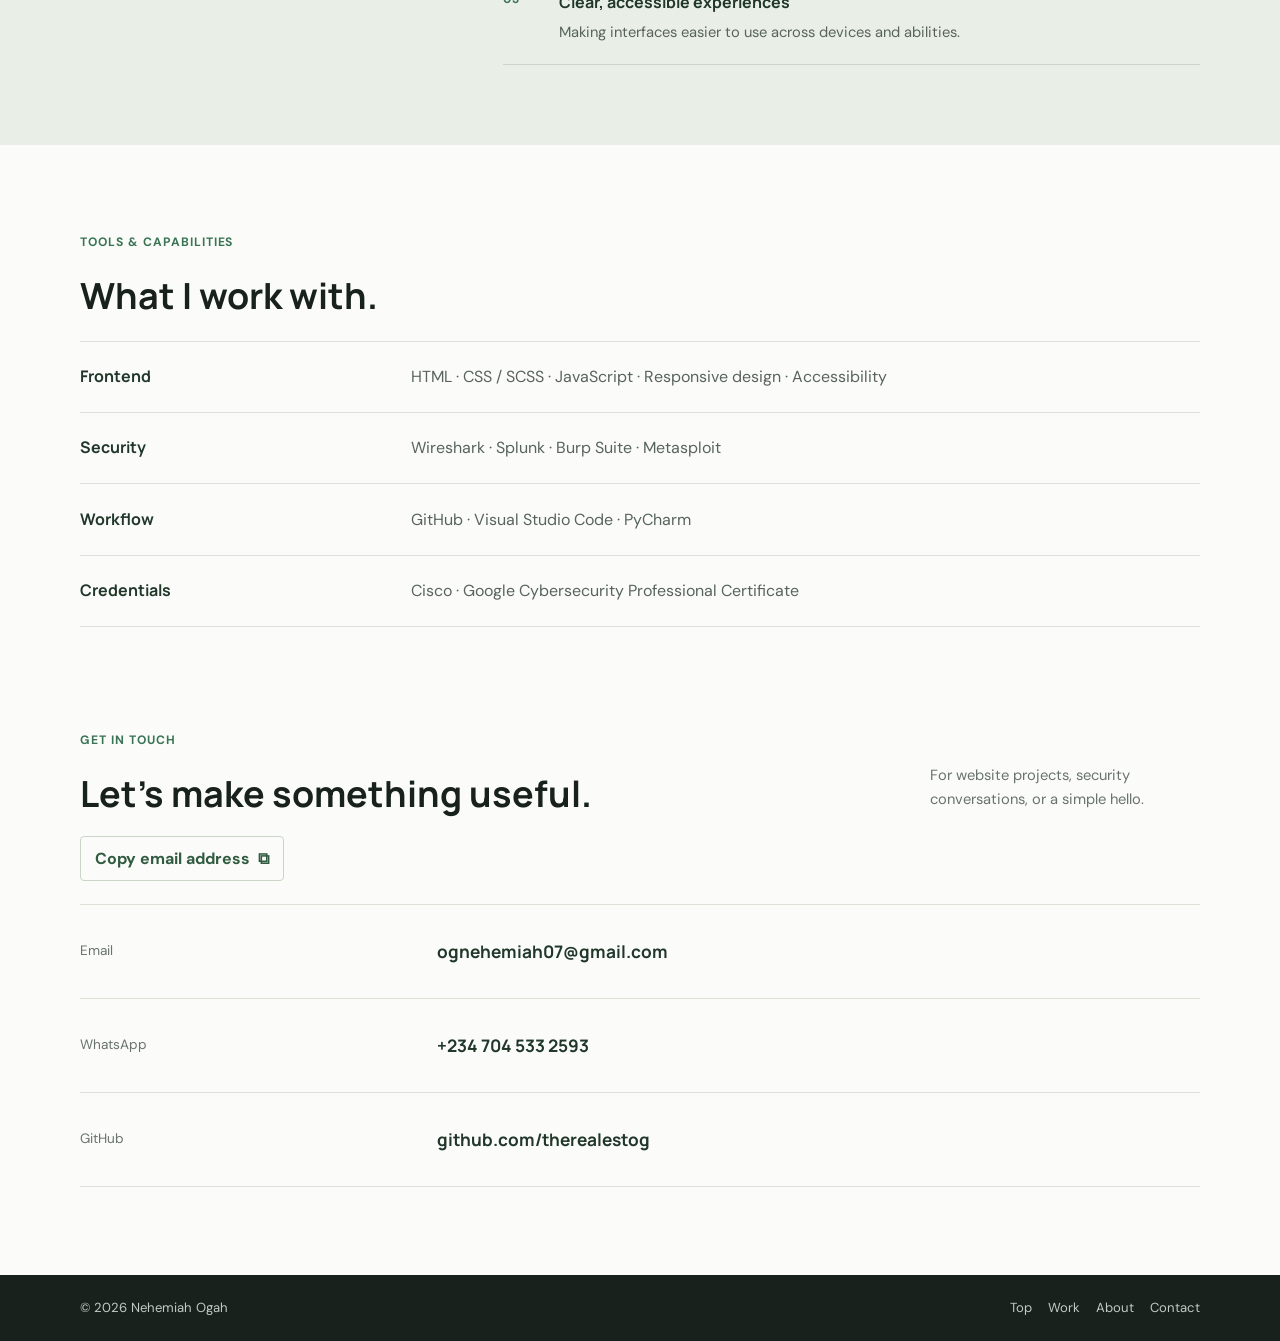
==== commit 585b2257: "update portofolio" ====
--- a/index.html
+++ b/index.html
@@ -21,7 +21,7 @@
         <a href="#about">About</a>
         <a href="#contact">Contact</a>
       </nav>
-      <a class="header-cta" href="#contact">Let's talk <span aria-hidden="true">↗</span></a>
+      <a class="header-cta" href="#contact">Let's talk <span aria-hidden="true"></span></a>
     </div>
   </header>
 
@@ -34,7 +34,7 @@
           <p class="intro-summary">I'm Nehemiah, a frontend developer interested in making the web clearer, more useful, and more secure.</p>
           <div class="intro-actions">
             <a class="button button-dark" href="#work">Explore my work <span aria-hidden="true">↓</span></a>
-            <a class="text-link" href="#about">Check my CV <span aria-hidden="true">↓</span></a>
+            <a href="Ogah_Nehemiah_CV.pdf" target="_blank" class="button button-light">Check my CV <span aria-hidden="true">↓</span></a>
           </div>
           <p class="intro-location">Based in Nigeria <span aria-hidden="true">·</span> Open to thoughtful projects</p>
         </div>
@@ -67,13 +67,13 @@
           <a class="work-item" href="https://therealestog.github.io/dex-luxury-furniture/">
             <span class="work-number">01</span>
             <span class="work-description"><strong>DeX Furniture</strong><span>Furniture storefront concept · Frontend</span></span>
-            <span class="work-arrow" aria-label="Open DeX Furniture project">↗</span>
+            <span class="work-arrow" aria-label="Open DeX Furniture project"></span>
           </a>
-        <div class="work-list">
+        </div>
           <a class="work-item" href="https://therealestog.github.io/DowMan-Properties/">
             <span class="work-number">02</span>
             <span class="work-description"><strong>DowMan Real-Estate Website</strong><span>Real-estate listing platform · Frontend</span></span>
-            <span class="work-arrow" aria-label="Open DowMan Real-Estate Website project">↗</span>
+            <span class="work-arrow" aria-label="Open DowMan Real-Estate Website project"></span>
           </a>
           <div class="work-item work-item-static">
             <span class="work-number">03</span>
@@ -98,6 +98,41 @@
       </div>
     </section>
 
+    <section class="background-section" id="about" aria-labelledby="background-title">
+      <div class="container">
+        <div class="section-heading background-heading">
+          <div>
+            <p class="section-kicker">Background</p>
+            <h2 id="background-title">Education &amp; experience.</h2>
+          </div>
+        </div>
+        <div class="background-grid">
+          <article class="background-card">
+            <p class="background-label">Education</p>
+            <h3>B.Tech. Cyber Security Science</h3>
+            <p class="background-organization">Federal University of Technology, Minna</p>
+            <p class="background-summary">Developing a strong foundation in the theory and practice of digital security.</p>
+            <div class="background-details">
+              <div>
+                <h4>Relevant coursework</h4>
+                <p>Web Application Security · Cryptography · Network Security</p>
+              </div>
+              <div>
+                <h4>Focus</h4>
+                <p>SOC analysis · Secure web development</p>
+              </div>
+            </div>
+          </article>
+          <article class="background-card">
+            <p class="background-label">Professional experience</p>
+            <h3>Frontend Development Intern</h3>
+            <p class="background-organization">Paritie Innovative Tech Hub, Minna</p>
+            <p class="background-summary">Worked on frontend development projects, creating responsive and accessible web applications.</p>
+          </article>
+        </div>
+      </div>
+    </section>
+<!-- 
     <section class="approach-section" id="about">
       <div class="container approach-grid">
         <p class="section-kicker">A little about me</p>
@@ -107,7 +142,7 @@
           <p>I'm continually learning about secure coding, web technologies, and security best practices. I value clear visual systems, thoughtful interactions, and work that performs well across devices.</p>
         </div>
       </div>
-    </section>
+    </section> -->
 
     <section class="focus-section" aria-labelledby="focus-title">
       <div class="container focus-layout">
@@ -142,9 +177,9 @@
         </div>
         <div class="copy-email-wrap"><button class="copy-email" type="button" data-copy-email="ognehemiah07@gmail.com">Copy email address <span aria-hidden="true">⧉</span></button><span class="copy-email-status" aria-live="polite"></span></div>
         <div class="contact-options-inner">
-          <a class="contact-option" href="mailto:ognehemiah07@gmail.com"><span class="contact-option-label">Email</span><strong>ognehemiah07@gmail.com</strong><span class="contact-option-arrow" aria-hidden="true">↗</span></a>
-          <a class="contact-option" href="https://wa.me/2347045332593" target="_blank" rel="noopener noreferrer"><span class="contact-option-label">WhatsApp</span><strong>+234 704 533 2593</strong><span class="contact-option-arrow" aria-hidden="true">↗</span></a>
-          <a class="contact-option" href="https://github.com/therealestog" target="_blank" rel="noopener noreferrer"><span class="contact-option-label">GitHub</span><strong>github.com/therealestog</strong><span class="contact-option-arrow" aria-hidden="true">↗</span></a>
+          <a class="contact-option" href="mailto:ognehemiah07@gmail.com"><span class="contact-option-label">Email</span><strong>ognehemiah07@gmail.com</strong><span class="contact-option-arrow" aria-hidden="true"></span></a>
+          <a class="contact-option" href="https://wa.me/2347045332593" target="_blank" rel="noopener noreferrer"><span class="contact-option-label">WhatsApp</span><strong>+234 704 533 2593</strong><span class="contact-option-arrow" aria-hidden="true"></span></a>
+          <a class="contact-option" href="https://github.com/therealestog" target="_blank" rel="noopener noreferrer"><span class="contact-option-label">GitHub</span><strong>github.com/therealestog</strong><span class="contact-option-arrow" aria-hidden="true"></span></a>
         </div>
       </div>
     </section>
--- a/style.css
+++ b/style.css
@@ -762,6 +762,80 @@
   line-height: 1.7;
 }
 
+.background-section {
+  padding: 5.5rem 0;
+  background: #e9eee6;
+}
+
+.background-heading {
+  margin-bottom: 2.5rem;
+}
+
+.background-grid {
+  display: grid;
+  grid-template-columns: repeat(2, minmax(0, 1fr));
+  gap: 1.25rem;
+  align-items: stretch;
+}
+
+.background-card {
+  padding: clamp(1.5rem, 3vw, 2.25rem);
+  border: 1px solid #dce4d9;
+  border-radius: 8px;
+  background: #fbfcf9;
+}
+
+.background-label {
+  margin: 0 0 1.1rem;
+  color: #397454;
+  font-size: 0.7rem;
+  font-weight: 700;
+  letter-spacing: 0.12em;
+  text-transform: uppercase;
+}
+
+.background-card h3 {
+  margin: 0 0 0.45rem;
+  color: #20372a;
+  font-family: "Manrope", sans-serif;
+  font-size: 1.35rem;
+  line-height: 1.35;
+}
+
+.background-organization {
+  margin: 0;
+  color: #58645b;
+  font-weight: 600;
+}
+
+.background-summary {
+  margin: 1.25rem 0 0;
+  color: #58645b;
+  line-height: 1.75;
+}
+
+.background-details {
+  display: grid;
+  gap: 1rem;
+  margin-top: 1.5rem;
+  padding-top: 1.25rem;
+  border-top: 1px solid #dce2d8;
+}
+
+.background-details h4 {
+  margin: 0 0 0.3rem;
+  color: #20372a;
+  font-size: 0.78rem;
+  font-weight: 700;
+}
+
+.background-details p {
+  margin: 0;
+  color: #58645b;
+  font-size: 0.9rem;
+  line-height: 1.65;
+}
+
 .focus-section {
   padding: 5rem 0;
   background: #e9eee6;
@@ -1083,8 +1157,18 @@
   .work-section,
   .capabilities-section,
   .approach-section,
+  .background-section,
   .about-story {
     padding: 3.75rem 0;
+  }
+
+  .background-grid {
+    grid-template-columns: 1fr;
+    gap: 1rem;
+  }
+
+  .background-heading {
+    margin-bottom: 1.5rem;
   }
 
   .section-heading,
@@ -1195,4 +1279,3 @@
     flex-wrap: wrap;
   }
 }
-
